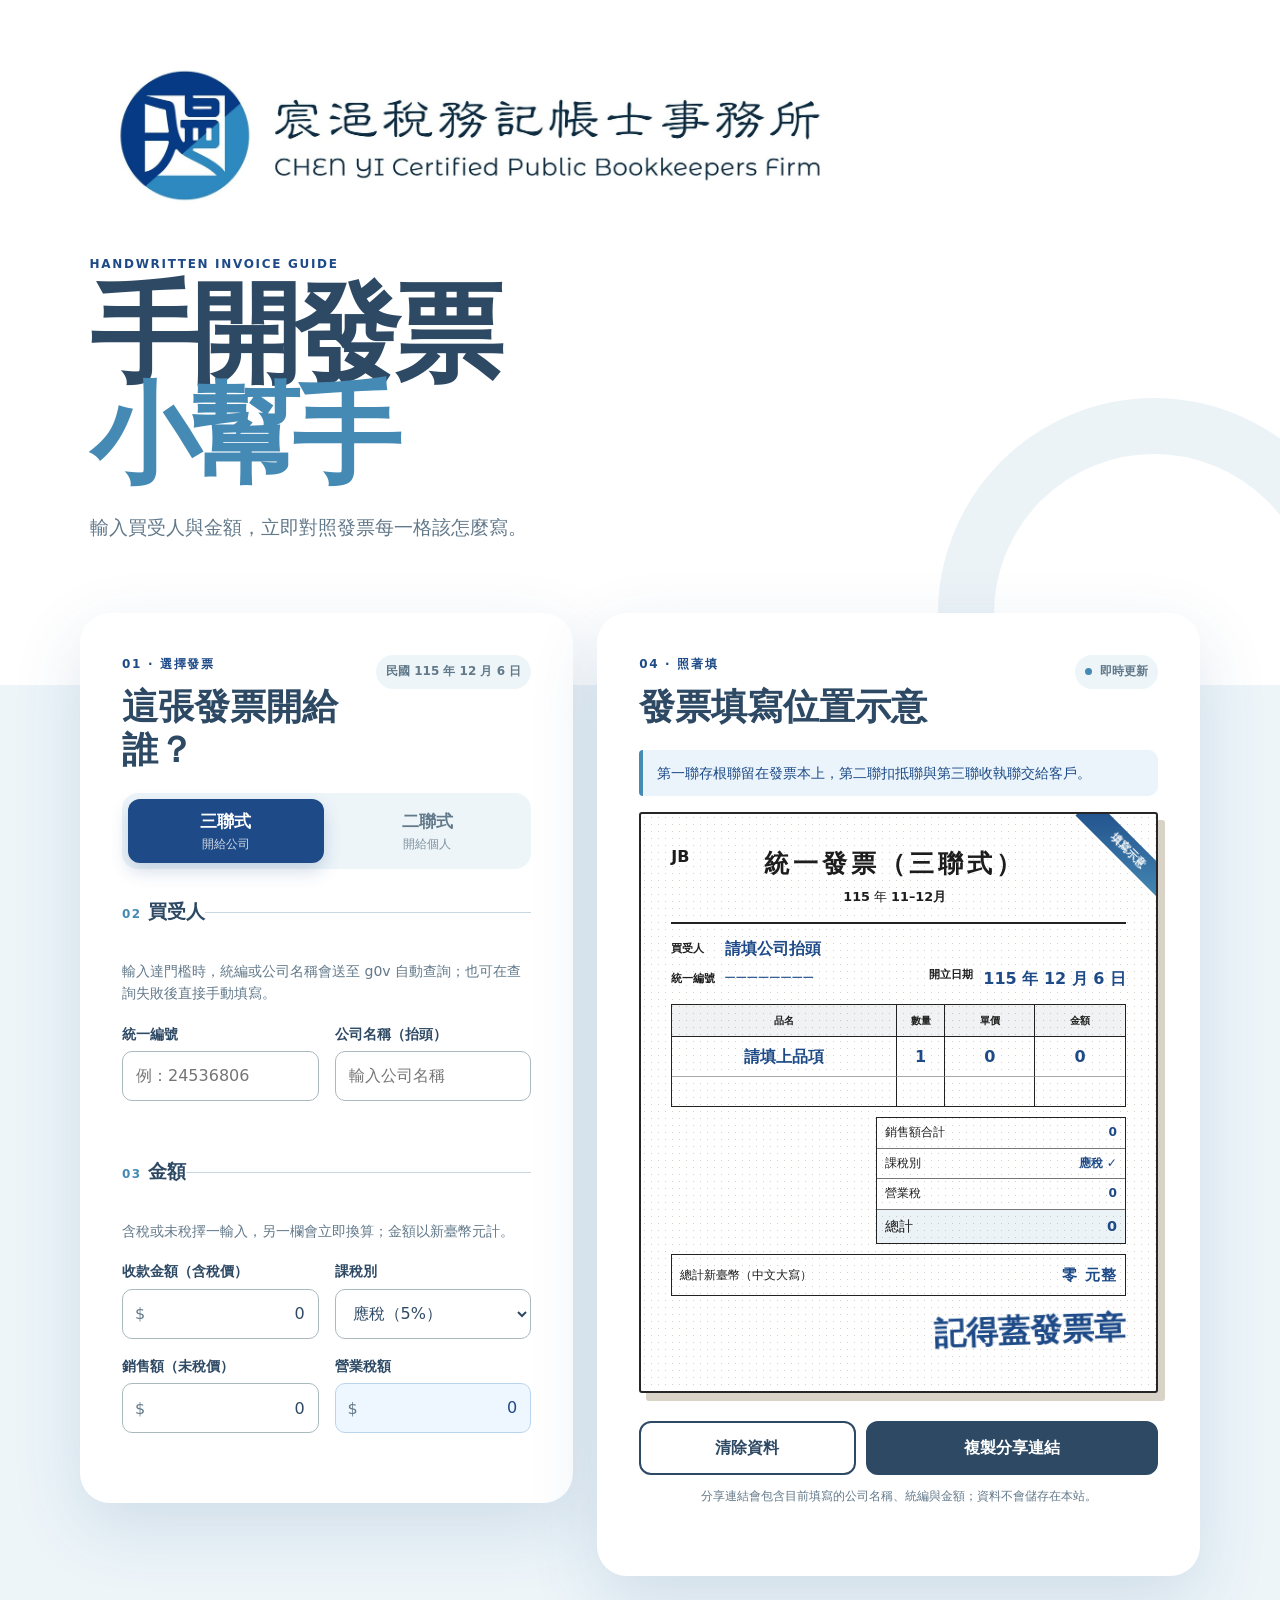
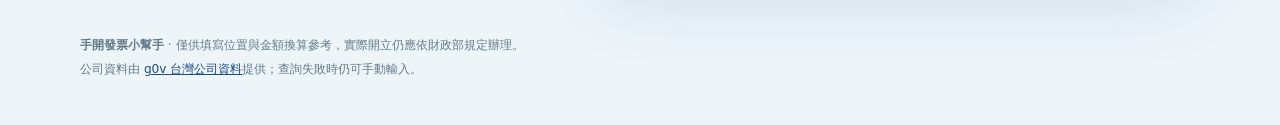
==== index.html @ 08440812 "Build handwritten invoice helper" ====
<!doctype html>
<html lang="zh-Hant">
  <head>
    <meta charset="utf-8">
    <meta name="viewport" content="width=device-width, initial-scale=1">
    <meta name="description" content="三聯式、二聯式手開發票填寫示意與營業稅換算工具。">
    <meta name="theme-color" content="#1e4b88">
    <meta name="referrer" content="no-referrer">
    <meta http-equiv="Content-Security-Policy" content="default-src 'self'; connect-src 'self' https://company.g0v.ronny.tw; img-src 'self' data:; style-src 'self'; script-src 'self'; object-src 'none'; base-uri 'none'; form-action 'none'">
    <title>手開發票小幫手</title>
    <link rel="stylesheet" href="./styles.css">
    <script type="module" src="./app.mjs"></script>
  </head>
  <body>
    <a class="skip-link" href="#helper-form">跳到填寫區</a>
    <header class="hero">
      <img class="hero__logo" src="./chen-yi-logo.jpg" width="1600" height="369" alt="宸逸稅務記帳士事務所 Chen Yi Certified Public Bookkeepers Firm">
      <p class="eyebrow">HANDWRITTEN INVOICE GUIDE</p>
      <h1>手開發票<br><span>小幫手</span></h1>
      <p class="hero__intro">輸入買受人與金額，立即對照發票每一格該怎麼寫。</p>
    </header>

    <main>
      <section class="workspace" aria-labelledby="form-title">
        <div class="workspace__heading">
          <div>
            <p class="step">01 · 選擇發票</p>
            <h2 id="form-title">這張發票開給誰？</h2>
          </div>
          <p class="date-chip" id="today-chip">載入日期中</p>
        </div>

        <div class="invoice-tabs" role="group" aria-label="發票類型">
          <button type="button" data-type="three" aria-pressed="true">
            <strong>三聯式</strong><span>開給公司</span>
          </button>
          <button type="button" data-type="two" aria-pressed="false">
            <strong>二聯式</strong><span>開給個人</span>
          </button>
        </div>

        <form id="helper-form" novalidate>
          <fieldset id="buyer-panel">
            <legend><span>02</span> 買受人</legend>
            <p class="section-help">輸入達門檻時，統編或公司名稱會送至 g0v 自動查詢；也可在查詢失敗後直接手動填寫。</p>
            <div class="form-grid">
              <div class="field">
                <label for="company-vat">統一編號</label>
                <input id="company-vat" name="vat" type="text" inputmode="numeric" maxlength="8" autocomplete="off" placeholder="例：24536806">
              </div>
              <div class="field field--suggestions">
                <label for="company-name">公司名稱（抬頭）</label>
                <input id="company-name" name="name" type="text" maxlength="120" autocomplete="off" placeholder="輸入公司名稱">
                <div id="company-suggestions" class="suggestions" hidden></div>
              </div>
            </div>
            <p id="lookup-status" class="status" role="status" aria-live="polite"></p>
          </fieldset>

          <fieldset>
            <legend><span>03</span> 金額</legend>
            <p class="section-help">含稅或未稅擇一輸入，另一欄會立即換算；金額以新臺幣元計。</p>
            <div class="amount-grid">
              <div class="field field--money">
                <label for="gross-amount">收款金額（含稅價）</label>
                <span class="money-prefix" aria-hidden="true">$</span>
                <input id="gross-amount" name="gross" type="text" inputmode="numeric" value="0" aria-describedby="amount-error">
              </div>
              <div class="field">
                <label for="tax-type">課稅別</label>
                <select id="tax-type" name="tax">
                  <option value="tax">應稅（5%）</option>
                  <option value="zero">零稅率（0%）</option>
                  <option value="free">免稅</option>
                </select>
              </div>
              <div class="field field--money">
                <label for="net-amount">銷售額（未稅價）</label>
                <span class="money-prefix" aria-hidden="true">$</span>
                <input id="net-amount" name="net" type="text" inputmode="numeric" value="0" aria-describedby="amount-error">
              </div>
              <div class="field field--money field--readonly">
                <label for="tax-amount">營業稅額</label>
                <span class="money-prefix" aria-hidden="true">$</span>
                <output id="tax-amount" for="gross-amount net-amount">0</output>
              </div>
            </div>
            <p id="amount-error" class="error" role="alert"></p>
          </fieldset>
        </form>
      </section>

      <section class="preview" aria-labelledby="preview-title">
        <div class="preview__heading">
          <div>
            <p class="step">04 · 照著填</p>
            <h2 id="preview-title">發票填寫位置示意</h2>
          </div>
          <span class="live-badge"><i></i> 即時更新</span>
        </div>

        <p id="invoice-note" class="invoice-note">第一聯存根聯留在發票本上，第二、三聯交給客戶。</p>

        <div class="invoice-sheet" id="invoice-sheet" aria-label="三聯式發票填寫示意">
          <div class="invoice-sheet__topline">
            <span class="invoice-code">JB</span>
            <strong id="invoice-heading">統一發票（三聯式）</strong>
            <span class="invoice-period"><b id="period-year">—</b> 年 <b id="period-range">—</b></span>
          </div>

          <div class="invoice-meta">
            <div id="buyer-preview">
              <span class="print-label">買受人</span>
              <strong class="ink" id="preview-name">請填公司抬頭</strong>
              <span class="print-label">統一編號</span>
              <span class="vat-boxes" id="preview-vat" aria-label="發票上的統一編號">────────</span>
            </div>
            <div class="invoice-date">
              <span class="print-label">開立日期</span>
              <strong class="ink"><span id="date-year">—</span> 年 <span id="date-month">—</span> 月 <span id="date-day">—</span> 日</strong>
            </div>
          </div>

          <div class="invoice-table" role="table" aria-label="發票品項與金額示意">
            <div class="invoice-row invoice-row--head" role="row">
              <span role="columnheader">品名</span><span role="columnheader">數量</span><span role="columnheader">單價</span><span role="columnheader">金額</span>
            </div>
            <div class="invoice-row" role="row">
              <strong class="ink" role="cell">請填上品項</strong><strong class="ink" role="cell">1</strong><strong class="ink" id="preview-unit" role="cell">0</strong><strong class="ink" id="preview-line-total" role="cell">0</strong>
            </div>
            <div class="invoice-row invoice-row--blank" aria-hidden="true"><span></span><span></span><span></span><span></span></div>
          </div>

          <div class="invoice-totals">
            <div class="invoice-total--three-only"><span>銷售額合計</span><strong class="ink" id="preview-net">0</strong></div>
            <div><span>課稅別</span><strong class="ink" id="preview-tax-type">應稅 ✓</strong></div>
            <div class="invoice-total--three-only"><span>營業稅</span><strong class="ink" id="preview-tax">0</strong></div>
            <div class="invoice-grand-total"><span>總計</span><strong class="ink" id="preview-gross">0</strong></div>
          </div>

          <div class="invoice-words">
            <span>總計新臺幣（中文大寫）</span>
            <strong class="ink"><span id="preview-chinese">零</span> 元整</strong>
          </div>
          <p class="stamp-note">記得蓋發票章</p>
        </div>

        <div class="actions">
          <button type="button" class="button button--secondary" id="clear-button">清除資料</button>
          <button type="button" class="button button--primary" id="share-button">複製分享連結</button>
        </div>
        <p class="share-note">分享連結會包含目前填寫的公司名稱、統編與金額；資料不會儲存在本站。</p>
        <p id="action-status" class="status status--center" role="status" aria-live="polite"></p>
      </section>
    </main>

    <footer>
      <p><strong>手開發票小幫手</strong> · 僅供填寫位置與金額換算參考，實際開立仍應依財政部規定辦理。</p>
      <p>公司資料由 <a href="https://company.g0v.ronny.tw/" target="_blank" rel="noopener noreferrer">g0v 台灣公司資料</a>提供；查詢失敗時仍可手動輸入。</p>
    </footer>
  </body>
</html>
---- styles.css ----
:root {
  --ink: #2d4964;
  --paper: #ffffff;
  --canvas: #edf5f9;
  --accent: #458ab4;
  --blue: #1e4b88;
  --muted: #62798a;
  --line: #c6d7e2;
  --shadow: 0 24px 70px rgb(30 75 136 / 14%);
}

* { box-sizing: border-box; }

html { scroll-behavior: smooth; }

body {
  margin: 0;
  color: var(--ink);
  background: var(--canvas);
  font-family: system-ui, -apple-system, BlinkMacSystemFont, "Noto Sans TC", "PingFang TC", sans-serif;
  line-height: 1.6;
}

button, input, select { font: inherit; }

button, select { cursor: pointer; }

button:focus-visible, input:focus-visible, select:focus-visible, a:focus-visible {
  outline: 3px solid var(--blue);
  outline-offset: 3px;
}

.skip-link {
  position: fixed;
  top: 8px;
  left: 8px;
  z-index: 10;
  padding: 8px 12px;
  color: white;
  background: var(--ink);
  transform: translateY(-150%);
}

.skip-link:focus { transform: none; }

.hero {
  position: relative;
  overflow: hidden;
  padding: 36px 24px 120px;
  color: var(--ink);
  background: white;
}

.hero::after {
  content: "";
  position: absolute;
  right: -90px;
  bottom: -145px;
  width: 320px;
  aspect-ratio: 1;
  border: 56px solid rgb(69 138 180 / 10%);
  border-radius: 50%;
}

.hero__logo {
  display: block;
  width: min(100%, 760px);
  height: auto;
  margin-bottom: 32px;
}

.eyebrow, .step {
  margin: 0 0 10px;
  color: var(--blue);
  font-size: .75rem;
  font-weight: 800;
  letter-spacing: .14em;
}

.hero h1 {
  max-width: 460px;
  margin: 0;
  font-size: clamp(3.2rem, 14vw, 6.8rem);
  line-height: .92;
  letter-spacing: -.07em;
}

.hero h1 span { color: var(--accent); }

.hero__intro {
  max-width: 440px;
  margin: 28px 0 0;
  color: var(--muted);
  font-size: 1.05rem;
}

main {
  width: min(1120px, calc(100% - 24px));
  margin: -72px auto 0;
  position: relative;
}

.workspace, .preview {
  padding: 28px 20px;
  background: white;
  border-radius: 24px;
  box-shadow: var(--shadow);
}

.preview { margin-top: 20px; }

.workspace__heading, .preview__heading {
  display: flex;
  align-items: flex-start;
  justify-content: space-between;
  gap: 16px;
  margin-bottom: 22px;
}

h2 { margin: 0; font-size: clamp(1.5rem, 6vw, 2.25rem); line-height: 1.2; }

.date-chip, .live-badge {
  flex: 0 0 auto;
  margin: 0;
  padding: 7px 10px;
  color: var(--muted);
  background: var(--canvas);
  border-radius: 999px;
  font-size: .75rem;
  font-weight: 700;
}

.live-badge i {
  display: inline-block;
  width: 7px;
  height: 7px;
  margin-right: 4px;
  background: var(--accent);
  border-radius: 50%;
}

.invoice-tabs {
  display: grid;
  grid-template-columns: 1fr 1fr;
  gap: 6px;
  padding: 6px;
  background: var(--canvas);
  border-radius: 16px;
}

.invoice-tabs button {
  min-height: 60px;
  padding: 9px;
  color: var(--muted);
  background: transparent;
  border: 0;
  border-radius: 12px;
}

.invoice-tabs button[aria-pressed="true"] {
  color: white;
  background: var(--blue);
  box-shadow: 0 8px 18px rgb(30 75 136 / 20%);
}

.invoice-tabs strong, .invoice-tabs span { display: block; }
.invoice-tabs strong { font-size: 1.05rem; }
.invoice-tabs span { font-size: .75rem; opacity: .8; }

fieldset {
  min-width: 0;
  margin: 28px 0 0;
  padding: 26px 0 0;
  border: 0;
  border-top: 1px solid var(--line);
}

fieldset[hidden] { display: none; }

legend {
  padding: 0;
  font-size: 1.2rem;
  font-weight: 850;
}

legend span { color: var(--accent); font-size: .75rem; letter-spacing: .12em; }

.section-help { margin: 6px 0 18px; color: var(--muted); font-size: .88rem; }
.form-grid, .amount-grid { display: grid; gap: 16px; }

.field { position: relative; min-width: 0; }

.field label {
  display: block;
  margin-bottom: 6px;
  font-size: .88rem;
  font-weight: 750;
}

.field input, .field select, .field output {
  width: 100%;
  min-height: 50px;
  padding: 11px 13px;
  color: var(--ink);
  background: white;
  border: 1px solid #aab9bd;
  border-radius: 10px;
}

.field input:hover, .field select:hover { border-color: var(--ink); }
.field input:invalid, .field input[aria-invalid="true"] { border-color: #c73e28; }
.field--money input, .field--money output { padding-left: 34px; font-variant-numeric: tabular-nums; text-align: right; }
.field--readonly output { display: block; color: var(--blue); background: #eef7ff; border-color: #b8d5ed; }
.money-prefix { position: absolute; left: 13px; bottom: 12px; z-index: 1; color: var(--muted); }

.suggestions {
  position: absolute;
  z-index: 5;
  top: calc(100% + 6px);
  width: 100%;
  overflow: hidden;
  background: white;
  border: 1px solid var(--line);
  border-radius: 12px;
  box-shadow: 0 16px 32px rgb(30 75 136 / 14%);
}

.suggestions button {
  display: block;
  width: 100%;
  min-height: 44px;
  padding: 10px 12px;
  color: var(--ink);
  text-align: left;
  background: white;
  border: 0;
  border-bottom: 1px solid var(--line);
}

.suggestions button:last-child { border-bottom: 0; }
.suggestions button:hover, .suggestions button:focus-visible { background: var(--canvas); }
.suggestions small { display: block; color: var(--muted); }

.status, .error { min-height: 1.5em; margin: 8px 0 0; font-size: .83rem; }
.status { color: var(--blue); }
.error { color: #b42318; }

.invoice-note {
  margin: 0 0 16px;
  padding: 12px 14px;
  color: var(--blue);
  background: #eaf4fa;
  border-left: 4px solid var(--accent);
  border-radius: 4px 10px 10px 4px;
  font-size: .86rem;
}

.invoice-sheet {
  position: relative;
  overflow: hidden;
  padding: 18px;
  color: #1d1d1d;
  background-color: var(--paper);
  background-image: radial-gradient(#d6d1c7 .7px, transparent .7px);
  background-size: 7px 7px;
  border: 2px solid #262626;
  border-radius: 3px;
  box-shadow: 7px 8px 0 #d8d2c7;
}

.invoice-sheet::before {
  content: "填寫示意";
  position: absolute;
  right: -34px;
  top: 24px;
  padding: 4px 40px;
  color: white;
  background: linear-gradient(135deg, var(--blue), var(--accent));
  font-size: .68rem;
  font-weight: 800;
  transform: rotate(45deg);
}

.invoice-sheet__topline {
  display: grid;
  grid-template-columns: auto 1fr;
  gap: 4px 12px;
  align-items: center;
  padding-right: 38px;
  text-align: center;
}

.invoice-sheet__topline > strong { font-size: clamp(1rem, 4.5vw, 1.55rem); letter-spacing: .16em; }
.invoice-code { grid-row: 1 / 3; align-self: start; font-weight: 800; }
.invoice-period { grid-column: 2; font-size: .8rem; }

.invoice-meta {
  display: grid;
  gap: 12px;
  margin-top: 14px;
  padding: 12px 0;
  border-top: 2px solid #222;
  border-bottom: 1px solid #222;
}

#buyer-preview { display: grid; grid-template-columns: auto 1fr; gap: 5px 10px; align-items: center; }
#buyer-preview[hidden] { display: none; }
.invoice-date { display: flex; flex-wrap: wrap; gap: 6px 10px; }
.print-label { font-size: .7rem; font-weight: 700; }
.ink { color: var(--blue); font-weight: 800; }
.vat-boxes { color: var(--blue); font-family: ui-monospace, SFMono-Regular, Menlo, monospace; font-weight: 800; letter-spacing: .1em; overflow-wrap: anywhere; }

.invoice-table { border: 1px solid #222; border-top: 0; }
.invoice-row { display: grid; grid-template-columns: minmax(0, 3fr) minmax(35px, .65fr) minmax(0, 1.2fr) minmax(0, 1.2fr); }
.invoice-row > * { min-width: 0; padding: 7px 4px; border-right: 1px solid #222; text-align: center; overflow-wrap: anywhere; }
.invoice-row > *:last-child { border-right: 0; }
.invoice-row--head { background: rgb(20 33 61 / 6%); border-bottom: 1px solid #222; font-size: .65rem; font-weight: 750; }
.invoice-row--blank span { min-height: 30px; border-top: 1px solid #aaa; }

.invoice-totals { margin-top: 10px; border: 1px solid #222; }
.invoice-totals > div { display: flex; justify-content: space-between; gap: 12px; padding: 5px 8px; border-bottom: 1px solid #777; font-size: .76rem; }
.invoice-totals > div:last-child { border-bottom: 0; }
.invoice-grand-total { background: rgb(69 138 180 / 10%); font-size: .9rem !important; }
.invoice-sheet--two .invoice-total--three-only { display: none; }

.invoice-words { display: flex; flex-direction: column; gap: 4px; margin-top: 10px; padding: 8px; border: 1px solid #222; font-size: .72rem; }
.invoice-words strong { font-size: .95rem; letter-spacing: .08em; overflow-wrap: anywhere; }
.stamp-note { margin: 14px 0 0; color: var(--blue); font-size: clamp(1.25rem, 7vw, 2rem); font-weight: 900; text-align: right; transform: rotate(-2deg); }

.actions { display: grid; gap: 10px; margin-top: 28px; }
.button { min-height: 52px; padding: 12px 18px; border: 2px solid var(--ink); border-radius: 12px; font-weight: 800; }
.button--primary { color: white; background: var(--ink); }
.button--primary:hover { background: var(--blue); }
.button--secondary { color: var(--ink); background: white; }
.button--secondary:hover { background: var(--canvas); }
.share-note { margin: 12px 0 0; color: var(--muted); font-size: .76rem; text-align: center; }
.status--center { text-align: center; }

footer {
  width: min(1120px, calc(100% - 40px));
  margin: 28px auto 0;
  padding: 28px 0 42px;
  color: var(--muted);
  font-size: .76rem;
}

footer p { margin: 4px 0; }
footer a { color: var(--blue); }

@media (min-width: 720px) {
  .hero { padding: 48px max(7vw, 48px) 142px; }
  .hero__intro { font-size: 1.2rem; }
  .workspace, .preview { padding: 42px; border-radius: 30px; }
  .form-grid { grid-template-columns: 1fr 1fr; }
  .amount-grid { grid-template-columns: repeat(2, 1fr); }
  .invoice-meta { grid-template-columns: 1fr auto; align-items: end; }
  .invoice-sheet { padding: 30px; }
  .invoice-totals { width: 55%; margin-left: auto; }
  .invoice-words { flex-direction: row; justify-content: space-between; align-items: center; }
  .actions { grid-template-columns: 1fr 1.35fr; }
}

@media (min-width: 980px) {
  main { display: grid; grid-template-columns: minmax(0, .9fr) minmax(0, 1.1fr); gap: 24px; align-items: start; }
  .preview { margin-top: 0; position: sticky; top: 16px; }
  .amount-grid { grid-template-columns: 1fr 1fr; }
}

@media (prefers-reduced-motion: reduce) {
  *, *::before, *::after { scroll-behavior: auto !important; transition: none !important; }
}
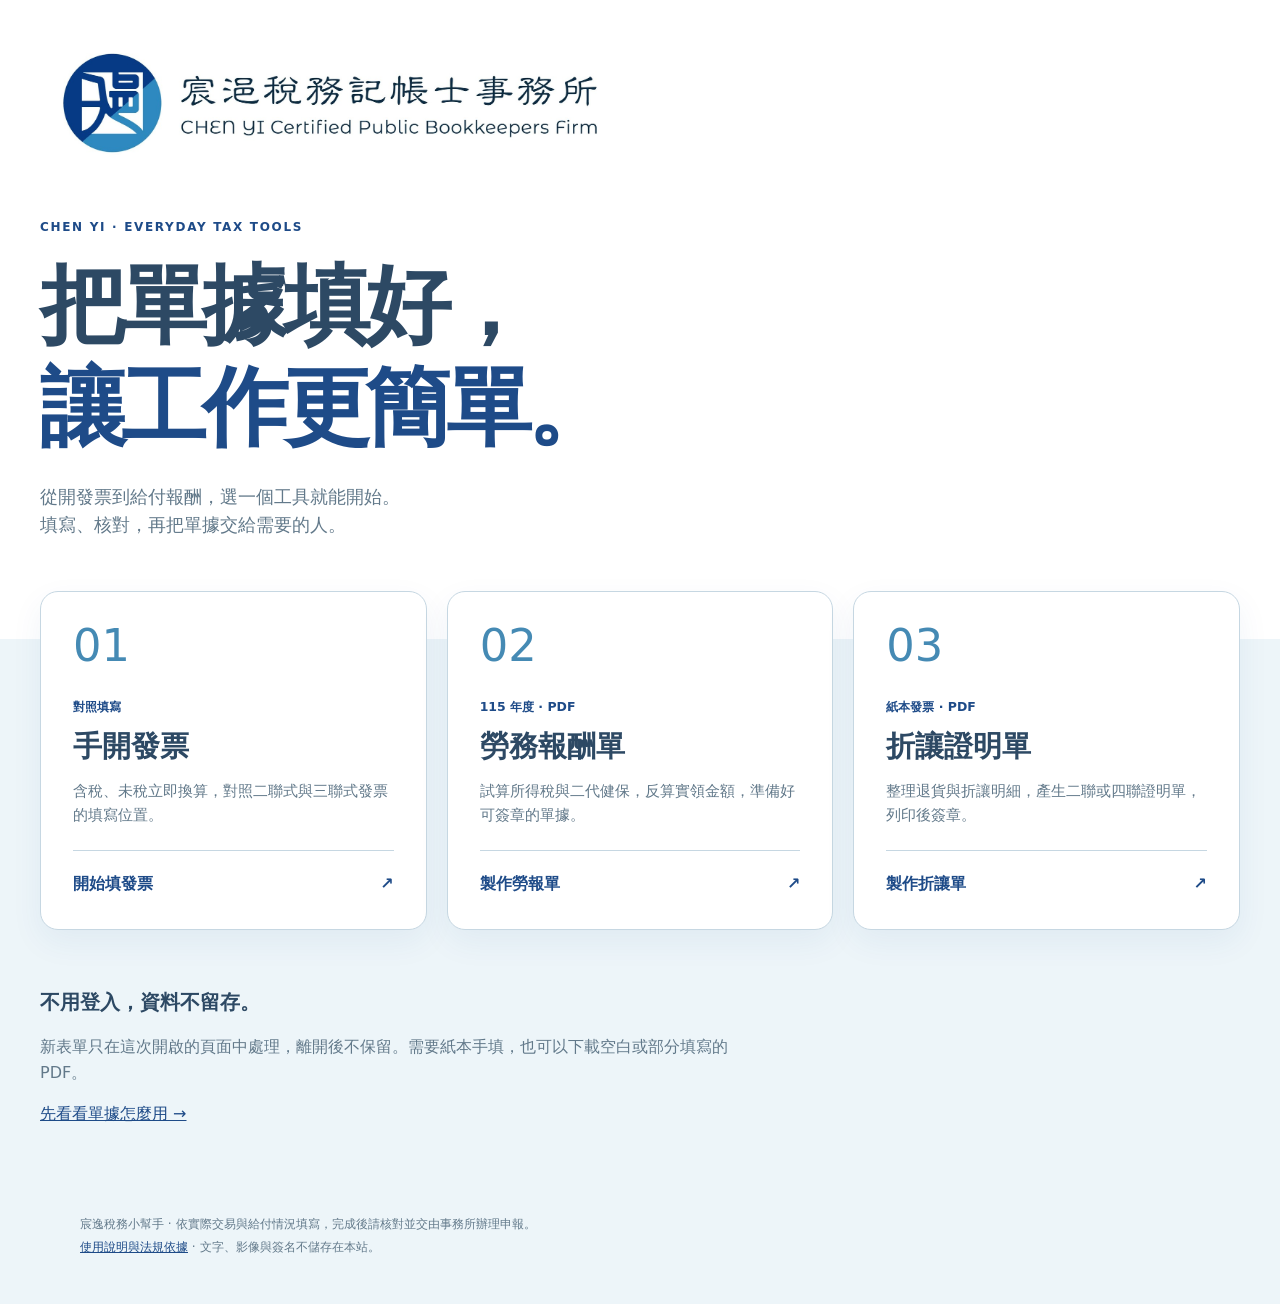
==== commit d230494e: "Add labor and allowance tools with shared PDF export" ====
--- a/index.html
+++ b/index.html
@@ -1,162 +1,70 @@
 <!doctype html>
 <html lang="zh-Hant">
-  <head>
-    <meta charset="utf-8">
-    <meta name="viewport" content="width=device-width, initial-scale=1">
-    <meta name="description" content="三聯式、二聯式手開發票填寫示意與營業稅換算工具。">
-    <meta name="theme-color" content="#1e4b88">
-    <meta name="referrer" content="no-referrer">
-    <meta http-equiv="Content-Security-Policy" content="default-src 'self'; connect-src 'self' https://company.g0v.ronny.tw; img-src 'self' data:; style-src 'self'; script-src 'self'; object-src 'none'; base-uri 'none'; form-action 'none'">
-    <title>手開發票小幫手</title>
-    <link rel="stylesheet" href="./styles.css">
-    <script type="module" src="./app.mjs"></script>
-  </head>
-  <body>
-    <a class="skip-link" href="#helper-form">跳到填寫區</a>
-    <header class="hero">
-      <img class="hero__logo" src="./chen-yi-logo.jpg" width="1600" height="369" alt="宸逸稅務記帳士事務所 Chen Yi Certified Public Bookkeepers Firm">
-      <p class="eyebrow">HANDWRITTEN INVOICE GUIDE</p>
-      <h1>手開發票<br><span>小幫手</span></h1>
-      <p class="hero__intro">輸入買受人與金額，立即對照發票每一格該怎麼寫。</p>
-    </header>
-
-    <main>
-      <section class="workspace" aria-labelledby="form-title">
-        <div class="workspace__heading">
-          <div>
-            <p class="step">01 · 選擇發票</p>
-            <h2 id="form-title">這張發票開給誰？</h2>
-          </div>
-          <p class="date-chip" id="today-chip">載入日期中</p>
-        </div>
-
-        <div class="invoice-tabs" role="group" aria-label="發票類型">
-          <button type="button" data-type="three" aria-pressed="true">
-            <strong>三聯式</strong><span>開給公司</span>
-          </button>
-          <button type="button" data-type="two" aria-pressed="false">
-            <strong>二聯式</strong><span>開給個人</span>
-          </button>
-        </div>
-
-        <form id="helper-form" novalidate>
-          <fieldset id="buyer-panel">
-            <legend><span>02</span> 買受人</legend>
-            <p class="section-help">輸入達門檻時，統編或公司名稱會送至 g0v 自動查詢；也可在查詢失敗後直接手動填寫。</p>
-            <div class="form-grid">
-              <div class="field">
-                <label for="company-vat">統一編號</label>
-                <input id="company-vat" name="vat" type="text" inputmode="numeric" maxlength="8" autocomplete="off" placeholder="例：24536806">
-              </div>
-              <div class="field field--suggestions">
-                <label for="company-name">公司名稱（抬頭）</label>
-                <input id="company-name" name="name" type="text" maxlength="120" autocomplete="off" placeholder="輸入公司名稱">
-                <div id="company-suggestions" class="suggestions" hidden></div>
-              </div>
-            </div>
-            <p id="lookup-status" class="status" role="status" aria-live="polite"></p>
-          </fieldset>
-
-          <fieldset>
-            <legend><span>03</span> 金額</legend>
-            <p class="section-help">含稅或未稅擇一輸入，另一欄會立即換算；金額以新臺幣元計。</p>
-            <div class="amount-grid">
-              <div class="field field--money">
-                <label for="gross-amount">收款金額（含稅價）</label>
-                <span class="money-prefix" aria-hidden="true">$</span>
-                <input id="gross-amount" name="gross" type="text" inputmode="numeric" value="0" aria-describedby="amount-error">
-              </div>
-              <div class="field">
-                <label for="tax-type">課稅別</label>
-                <select id="tax-type" name="tax">
-                  <option value="tax">應稅（5%）</option>
-                  <option value="zero">零稅率（0%）</option>
-                  <option value="free">免稅</option>
-                </select>
-              </div>
-              <div class="field field--money">
-                <label for="net-amount">銷售額（未稅價）</label>
-                <span class="money-prefix" aria-hidden="true">$</span>
-                <input id="net-amount" name="net" type="text" inputmode="numeric" value="0" aria-describedby="amount-error">
-              </div>
-              <div class="field field--money field--readonly">
-                <label for="tax-amount">營業稅額</label>
-                <span class="money-prefix" aria-hidden="true">$</span>
-                <output id="tax-amount" for="gross-amount net-amount">0</output>
-              </div>
-            </div>
-            <p id="amount-error" class="error" role="alert"></p>
-          </fieldset>
-        </form>
-      </section>
-
-      <section class="preview" aria-labelledby="preview-title">
-        <div class="preview__heading">
-          <div>
-            <p class="step">04 · 照著填</p>
-            <h2 id="preview-title">發票填寫位置示意</h2>
-          </div>
-          <span class="live-badge"><i></i> 即時更新</span>
-        </div>
-
-        <p id="invoice-note" class="invoice-note">第一聯存根聯留在發票本上，第二、三聯交給客戶。</p>
-
-        <div class="invoice-sheet" id="invoice-sheet" aria-label="三聯式發票填寫示意">
-          <div class="invoice-sheet__topline">
-            <span class="invoice-code">JB</span>
-            <strong id="invoice-heading">統一發票（三聯式）</strong>
-            <span class="invoice-period"><b id="period-year">—</b> 年 <b id="period-range">—</b></span>
-          </div>
-
-          <div class="invoice-meta">
-            <div id="buyer-preview">
-              <span class="print-label">買受人</span>
-              <strong class="ink" id="preview-name">請填公司抬頭</strong>
-              <span class="print-label">統一編號</span>
-              <span class="vat-boxes" id="preview-vat" aria-label="發票上的統一編號">────────</span>
-            </div>
-            <div class="invoice-date">
-              <span class="print-label">開立日期</span>
-              <strong class="ink"><span id="date-year">—</span> 年 <span id="date-month">—</span> 月 <span id="date-day">—</span> 日</strong>
-            </div>
-          </div>
-
-          <div class="invoice-table" role="table" aria-label="發票品項與金額示意">
-            <div class="invoice-row invoice-row--head" role="row">
-              <span role="columnheader">品名</span><span role="columnheader">數量</span><span role="columnheader">單價</span><span role="columnheader">金額</span>
-            </div>
-            <div class="invoice-row" role="row">
-              <strong class="ink" role="cell">請填上品項</strong><strong class="ink" role="cell">1</strong><strong class="ink" id="preview-unit" role="cell">0</strong><strong class="ink" id="preview-line-total" role="cell">0</strong>
-            </div>
-            <div class="invoice-row invoice-row--blank" aria-hidden="true"><span></span><span></span><span></span><span></span></div>
-          </div>
-
-          <div class="invoice-totals">
-            <div class="invoice-total--three-only"><span>銷售額合計</span><strong class="ink" id="preview-net">0</strong></div>
-            <div><span>課稅別</span><strong class="ink" id="preview-tax-type">應稅 ✓</strong></div>
-            <div class="invoice-total--three-only"><span>營業稅</span><strong class="ink" id="preview-tax">0</strong></div>
-            <div class="invoice-grand-total"><span>總計</span><strong class="ink" id="preview-gross">0</strong></div>
-          </div>
-
-          <div class="invoice-words">
-            <span>總計新臺幣（中文大寫）</span>
-            <strong class="ink"><span id="preview-chinese">零</span> 元整</strong>
-          </div>
-          <p class="stamp-note">記得蓋發票章</p>
-        </div>
-
-        <div class="actions">
-          <button type="button" class="button button--secondary" id="clear-button">清除資料</button>
-          <button type="button" class="button button--primary" id="share-button">複製分享連結</button>
-        </div>
-        <p class="share-note">分享連結會包含目前填寫的公司名稱、統編與金額；資料不會儲存在本站。</p>
-        <p id="action-status" class="status status--center" role="status" aria-live="polite"></p>
-      </section>
-    </main>
-
-    <footer>
-      <p><strong>手開發票小幫手</strong> · 僅供填寫位置與金額換算參考，實際開立仍應依財政部規定辦理。</p>
-      <p>公司資料由 <a href="https://company.g0v.ronny.tw/" target="_blank" rel="noopener noreferrer">g0v 台灣公司資料</a>提供；查詢失敗時仍可手動輸入。</p>
-    </footer>
-  </body>
-</html>
+<head>
+<meta charset="utf-8">
+<meta name="viewport" content="width=device-width,initial-scale=1">
+<meta name="theme-color" content="#1e4b88">
+<meta name="referrer" content="no-referrer">
+<meta http-equiv="Content-Security-Policy" content="default-src 'self'; connect-src 'self' https://company.g0v.ronny.tw; img-src 'self' data: blob:; style-src 'self'; script-src 'self'; object-src 'none'; base-uri 'none'; form-action 'none'">
+<link rel="stylesheet" href="./styles.css">
+<link rel="stylesheet" href="./tools.css">
+<title>宸逸稅務小幫手｜手開發票・勞報單・折讓單</title>
+<meta name="description" content="宸逸稅務小幫手：手開發票填寫示意、115年勞報單試算與紙本折讓單PDF。">
+<script type="module" src="./home.mjs">
+</script>
+</head>
+<body class="home-page">
+<a class="skip-link" href="#tools">跳到工具選擇</a>
+<header class="home-header">
+<a href="./index.html" aria-label="宸逸稅務小幫手首頁">
+<img class="brand-logo" src="./chen-yi-logo.jpg" width="1600" height="369" alt="宸逸稅務記帳士事務所">
+</a>
+<p class="eyebrow">CHEN YI · EVERYDAY TAX TOOLS</p>
+<h1>把單據填好，<br>
+<span>讓工作更簡單。</span>
+</h1>
+<p class="home-intro">從開發票到給付報酬，選一個工具就能開始。<br>填寫、核對，再把單據交給需要的人。</p>
+</header>
+<main class="home-main" id="tools">
+<div class="tool-cards">
+<a class="tool-card" href="./invoice.html">
+<span class="card-number">01</span>
+<span class="card-tag">對照填寫</span>
+<h2>手開發票</h2>
+<p>含稅、未稅立即換算，對照二聯式與三聯式發票的填寫位置。</p>
+<span class="card-action">開始填發票 <span aria-hidden="true">↗</span>
+</span>
+</a>
+<a class="tool-card" href="./labor.html">
+<span class="card-number">02</span>
+<span class="card-tag">115 年度 · PDF</span>
+<h2>勞務報酬單</h2>
+<p>試算所得稅與二代健保，反算實領金額，準備好可簽章的單據。</p>
+<span class="card-action">製作勞報單 <span aria-hidden="true">↗</span>
+</span>
+</a>
+<a class="tool-card" href="./allowance.html">
+<span class="card-number">03</span>
+<span class="card-tag">紙本發票 · PDF</span>
+<h2>折讓證明單</h2>
+<p>整理退貨與折讓明細，產生二聯或四聯證明單，列印後簽章。</p>
+<span class="card-action">製作折讓單 <span aria-hidden="true">↗</span>
+</span>
+</a>
+</div>
+<aside class="home-note">
+<strong>不用登入，資料不留存。</strong>
+<p>新表單只在這次開啟的頁面中處理，離開後不保留。需要紙本手填，也可以下載空白或部分填寫的 PDF。</p>
+<a href="./guide.html">先看看單據怎麼用 →</a>
+</aside>
+<noscript>
+<p class="notice">請啟用 JavaScript 使用試算及 PDF 功能。下方使用說明仍可閱讀。</p>
+</noscript>
+</main>
+<footer>
+<p>宸逸稅務小幫手 · 依實際交易與給付情況填寫，完成後請核對並交由事務所辦理申報。</p>
+<p>
+<a href="./guide.html">使用說明與法規依據</a> · 文字、影像與簽名不儲存在本站。</p>
+</footer>
+</body>
+</html>
--- a/tools.css
+++ b/tools.css
@@ -0,0 +1,98 @@
+.brand-logo { display:block; width:min(100%, 580px); height:auto; }
+.tool-header { padding:28px max(24px, calc((100vw - 1280px)/2)); background:var(--paper); }
+.tool-header h1 { margin:24px 0 8px; font-size:clamp(2rem, 5vw, 3.25rem); letter-spacing:-.04em; line-height:1.25; }
+.tool-header > p:last-child { color:var(--muted); margin:8px 0; }
+.tool-header .eyebrow { margin-top:28px; }
+.tool-nav { display:flex; gap:4px; flex-wrap:wrap; padding:12px 24px; background:white; border-bottom:1px solid var(--line); }
+.tool-header .tool-nav { margin-top:18px; padding:8px 0; }
+.tool-nav a { display:inline-flex; min-height:44px; align-items:center; padding:8px 14px; border-radius:8px; color:var(--blue); text-decoration:none; font-size:.9rem; font-weight:700; }
+.tool-nav a:hover, .tool-nav a[aria-current="page"] { background:var(--canvas); }
+.tool-main { display:block; width:min(1280px, calc(100% - 40px)); margin:32px auto 0; }
+.tool-grid { display:grid; grid-template-columns:minmax(0, 1fr) minmax(0, 1fr); gap:24px; align-items:start; }
+.tool-grid > .workspace, .tool-grid > .preview { min-width:0; padding:28px; margin:0; border-radius:18px; }
+.tool-grid > .preview { position:sticky; top:16px; }
+.tool-grid h2 { font-size:1.5rem; }
+.tool-grid fieldset { margin-top:24px; padding-top:20px; }
+.tool-grid fieldset:first-child { margin-top:0; }
+.tool-grid legend { font-size:1.05rem; }
+.field-grid, .attachment-grid { display:grid; grid-template-columns:repeat(2,minmax(0,1fr)); gap:14px; }
+.full, .field--full { grid-column:1/-1; }
+.field textarea { font:inherit; width:100%; min-height:90px; resize:vertical; padding:11px 13px; border:1px solid #aab9bd; border-radius:10px; color:var(--ink); }
+.field textarea:focus-visible, summary:focus-visible, canvas:focus-visible { outline:3px solid var(--blue); outline-offset:3px; }
+.field input[type="file"] { font-size:.8rem; padding:10px; }
+.check-label { display:flex; align-items:flex-start; gap:10px; padding:8px 0; min-height:44px; font-size:.9rem; }
+input[type="checkbox"] { flex:none; width:20px; height:20px; margin:3px 0; accent-color:var(--blue); }
+.hint { color:var(--muted); font-size:.82rem; margin:8px 0 14px; }
+.notice { padding:14px 16px; border-left:4px solid var(--blue); border-radius:4px 10px 10px 4px; color:var(--ink); background:var(--canvas); font-size:.9rem; }
+.notice a, .guide-content a { color:var(--blue); text-underline-offset:3px; }
+.document-preview, #document-preview { background:#dce4ea; padding:10px; border-radius:8px; }
+.document-preview canvas, #document-preview canvas { display:block; width:100%; height:auto; background:white; box-shadow:0 2px 8px #0002; }
+.document-preview canvas + canvas, #document-preview canvas + canvas { margin-top:16px; }
+.preview .actions { grid-template-columns:1fr; margin-top:18px; }
+.button { text-align:center; text-decoration:none; display:inline-flex; justify-content:center; align-items:center; gap:8px; }
+.button:disabled { cursor:not-allowed; opacity:.55; }
+.button--small { min-height:44px; padding:8px 12px; font-size:.85rem; }
+.summary-grid { display:grid; grid-template-columns:repeat(2,minmax(0,1fr)); gap:10px; padding:0; margin:20px 0; }
+.summary-item { margin:0; padding:12px; background:var(--canvas); border-radius:8px; }
+.summary-item dt, .summary-item label { color:var(--muted); font-size:.8rem; }
+.summary-item dd { margin:0; }
+.summary-item output, .summary-item dd, .summary-item strong { display:block; color:var(--blue); font-size:1.2rem; font-weight:800; font-variant-numeric:tabular-nums; overflow-wrap:anywhere; }
+.attachment-preview { display:block; max-width:100%; max-height:150px; object-fit:contain; margin:8px 0; }
+img.attachment-preview:not([src]), img.attachment-preview[src=""] { display:none; }
+.attachment-preview canvas { max-width:100%; height:auto; max-height:150px; object-fit:contain; }
+.signature-dialog { border:1px solid var(--line); border-radius:16px; padding:24px; max-width:min(620px, calc(100% - 24px)); }
+.signature-dialog::backdrop { background:#122e4d80; }
+.signature-pad { display:block; width:100%; height:180px; touch-action:none; border:2px dashed var(--line); background:white; margin-top:18px; }
+.signature-dialog .actions { display:flex; flex-wrap:wrap; }
+.guide-content { padding:32px; margin-top:32px; background:white; border-radius:18px; overflow-wrap:anywhere; }
+.guide-content h2 { font-size:1.6rem; margin:28px 0 14px; line-height:1.4; }
+.guide-content h2:first-child { margin-top:0; }
+.guide-content h3 { margin:22px 0 10px; font-size:1.15rem; }
+.guide-content p, .guide-content li { max-width:85ch; }
+.guide-content li { margin:10px 0; }
+.guide-content section { padding:10px 0 24px; border-bottom:1px solid var(--line); scroll-margin-top:20px; }
+.guide-content section:last-child { border-bottom:0; }
+.guide-jump { display:flex; flex-wrap:wrap; gap:10px 20px; margin:24px 0; }
+.guide-jump a { min-height:44px; display:flex; align-items:center; }
+.source-list { font-size:.9rem; }
+.allowance-row { border:1px solid var(--line); border-radius:12px; padding:18px; margin-top:18px; background:#fafcfe; }
+.row-heading { display:flex; justify-content:space-between; align-items:center; gap:8px; margin-bottom:16px; }
+.row-heading h3 { font-size:1rem; margin:0; }
+.row-totals { display:flex; flex-wrap:wrap; gap:8px 20px; font-size:.85rem; margin:14px 0 0; color:var(--blue); }
+.home-header { background:white; padding:36px max(24px, calc((100vw - 1200px)/2)) 100px; }
+.home-header .eyebrow { margin-top:48px; }
+.home-header h1 { font-size:clamp(2.75rem, 7vw, 5.4rem); line-height:1.18; letter-spacing:-.055em; margin:18px 0; }
+.home-header h1 span { color:var(--blue); }
+.home-intro { color:var(--muted); font-size:1.1rem; margin:24px 0 0; }
+.home-main { display:block; width:min(1200px, calc(100% - 40px)); margin:-48px auto 0; }
+.tool-cards { display:grid; grid-template-columns:repeat(3,minmax(0,1fr)); gap:20px; }
+.tool-card { position:relative; display:flex; flex-direction:column; padding:32px; border:1px solid var(--line); border-radius:18px; background:white; text-decoration:none; color:var(--ink); box-shadow:0 12px 32px #1e4b8810; transition:transform .18s, border-color .18s; }
+.tool-card:hover { transform:translateY(-4px); border-color:var(--blue); }
+.card-number { font-size:2.8rem; font-weight:250; color:var(--accent); line-height:1; margin-bottom:28px; }
+.card-tag { color:var(--blue); font-size:.78rem; font-weight:700; margin-bottom:12px; }
+.tool-card h2 { font-size:1.8rem; }
+.tool-card p { color:var(--muted); flex:1; font-size:.95rem; }
+.card-action { display:flex; justify-content:space-between; padding-top:20px; margin-top:8px; border-top:1px solid var(--line); font-weight:750; color:var(--blue); }
+.home-note { margin:32px 0; padding:24px 0; max-width:72ch; }
+.home-note strong { font-size:1.25rem; }
+.home-note p { color:var(--muted); }
+.home-note a { color:var(--blue); }
+[hidden] { display:none !important; }
+@media (max-width:979px) {
+  .tool-grid { grid-template-columns:1fr; }
+  .tool-grid > .preview { position:static; }
+  .tool-cards { grid-template-columns:1fr; }
+  .tool-card { padding:26px; }
+  .card-number { margin-bottom:18px; }
+}
+@media (max-width:540px) {
+  .tool-main, .home-main { width:calc(100% - 24px); }
+  .tool-header { padding:22px 18px; }
+  .tool-nav { padding:8px 10px; gap:0; }
+  .tool-nav a { padding:8px 10px; font-size:.85rem; }
+  .tool-grid > .workspace, .tool-grid > .preview, .guide-content { padding:20px 16px; }
+  .field-grid, .attachment-grid { grid-template-columns:1fr; }
+  .allowance-row { padding:14px; }
+  .home-header { padding:28px 24px 84px; }
+  .home-header .eyebrow { margin-top:32px; font-size:.68rem; }
+}
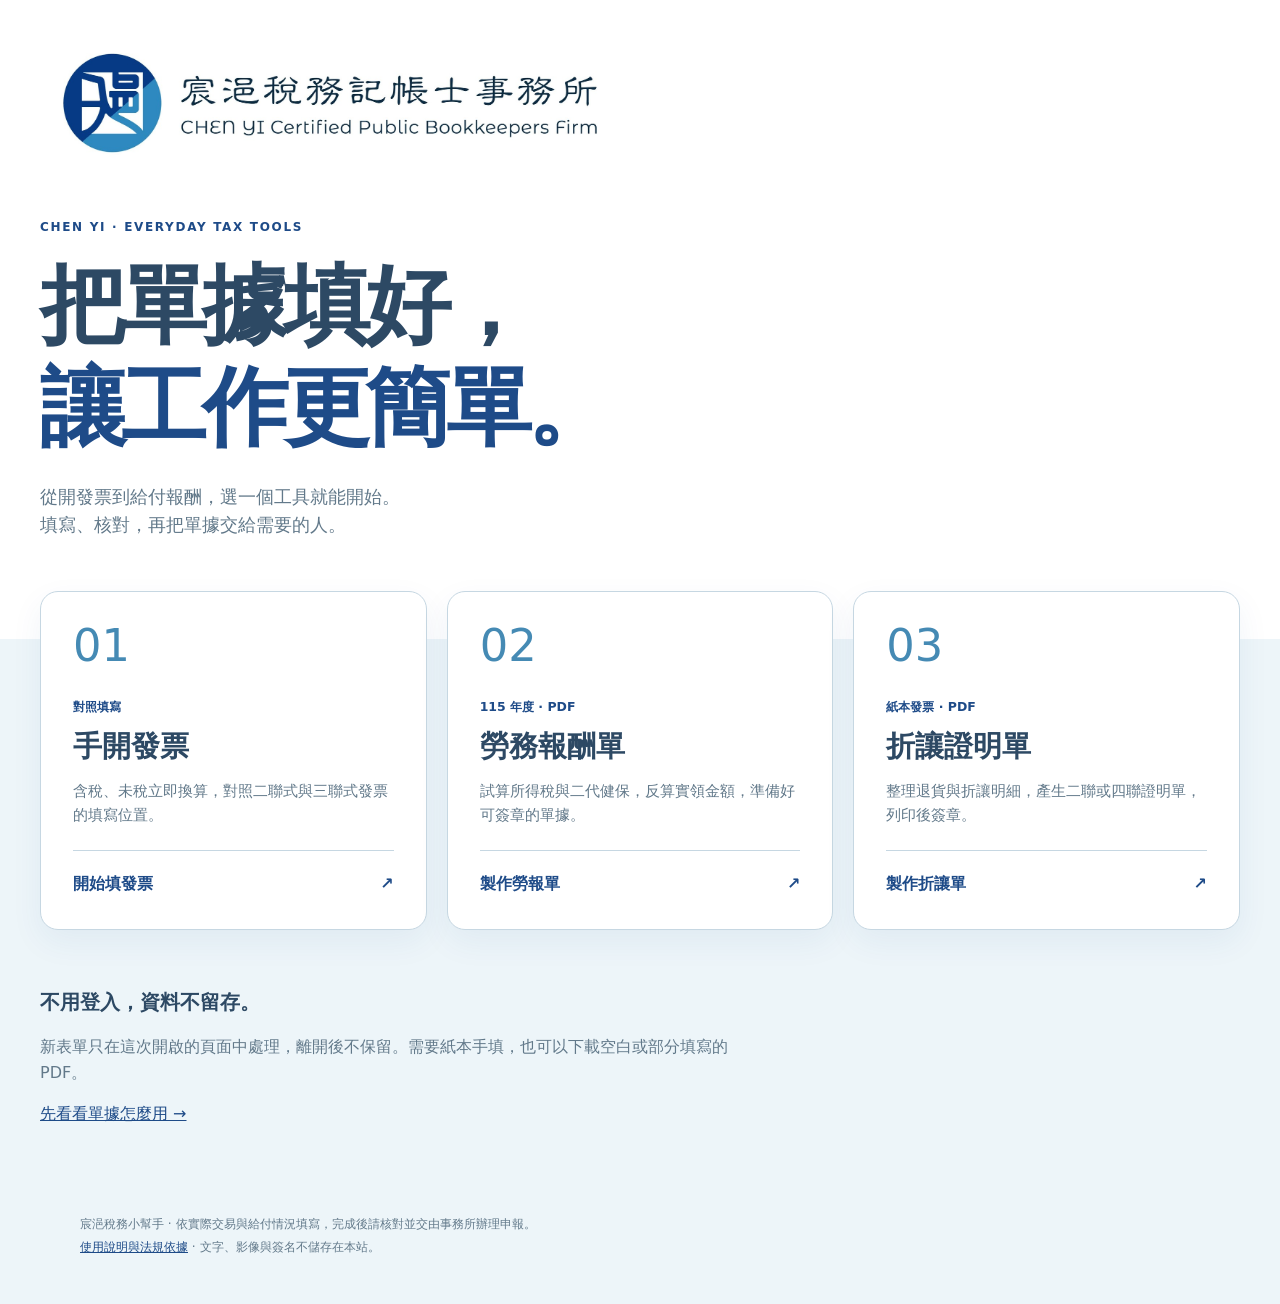
==== commit 3f0a72c3: "Correct brand name and highlight paper invoice allowance notice" ====
--- a/index.html
+++ b/index.html
@@ -8,16 +8,16 @@
 <meta http-equiv="Content-Security-Policy" content="default-src 'self'; connect-src 'self' https://company.g0v.ronny.tw; img-src 'self' data: blob:; style-src 'self'; script-src 'self'; object-src 'none'; base-uri 'none'; form-action 'none'">
 <link rel="stylesheet" href="./styles.css">
 <link rel="stylesheet" href="./tools.css">
-<title>宸逸稅務小幫手｜手開發票・勞報單・折讓單</title>
-<meta name="description" content="宸逸稅務小幫手：手開發票填寫示意、115年勞報單試算與紙本折讓單PDF。">
+<title>宸浥稅務小幫手｜手開發票・勞報單・折讓單</title>
+<meta name="description" content="宸浥稅務小幫手：手開發票填寫示意、115年勞報單試算與紙本折讓單PDF。">
 <script type="module" src="./home.mjs">
 </script>
 </head>
 <body class="home-page">
 <a class="skip-link" href="#tools">跳到工具選擇</a>
 <header class="home-header">
-<a href="./index.html" aria-label="宸逸稅務小幫手首頁">
-<img class="brand-logo" src="./chen-yi-logo.jpg" width="1600" height="369" alt="宸逸稅務記帳士事務所">
+<a href="./index.html" aria-label="宸浥稅務小幫手首頁">
+<img class="brand-logo" src="./chen-yi-logo.jpg" width="1600" height="369" alt="宸浥稅務記帳士事務所">
 </a>
 <p class="eyebrow">CHEN YI · EVERYDAY TAX TOOLS</p>
 <h1>把單據填好，<br>
@@ -62,7 +62,7 @@
 </noscript>
 </main>
 <footer>
-<p>宸逸稅務小幫手 · 依實際交易與給付情況填寫，完成後請核對並交由事務所辦理申報。</p>
+<p>宸浥稅務小幫手 · 依實際交易與給付情況填寫，完成後請核對並交由事務所辦理申報。</p>
 <p>
 <a href="./guide.html">使用說明與法規依據</a> · 文字、影像與簽名不儲存在本站。</p>
 </footer>
--- a/tools.css
+++ b/tools.css
@@ -3,6 +3,8 @@
 .tool-header h1 { margin:24px 0 8px; font-size:clamp(2rem, 5vw, 3.25rem); letter-spacing:-.04em; line-height:1.25; }
 .tool-header > p:last-child { color:var(--muted); margin:8px 0; }
 .tool-header .eyebrow { margin-top:28px; }
+.paper-only-notice { color:#b42318; margin:8px 0; }
+.paper-only-notice strong { font-weight:700; }
 .tool-nav { display:flex; gap:4px; flex-wrap:wrap; padding:12px 24px; background:white; border-bottom:1px solid var(--line); }
 .tool-header .tool-nav { margin-top:18px; padding:8px 0; }
 .tool-nav a { display:inline-flex; min-height:44px; align-items:center; padding:8px 14px; border-radius:8px; color:var(--blue); text-decoration:none; font-size:.9rem; font-weight:700; }
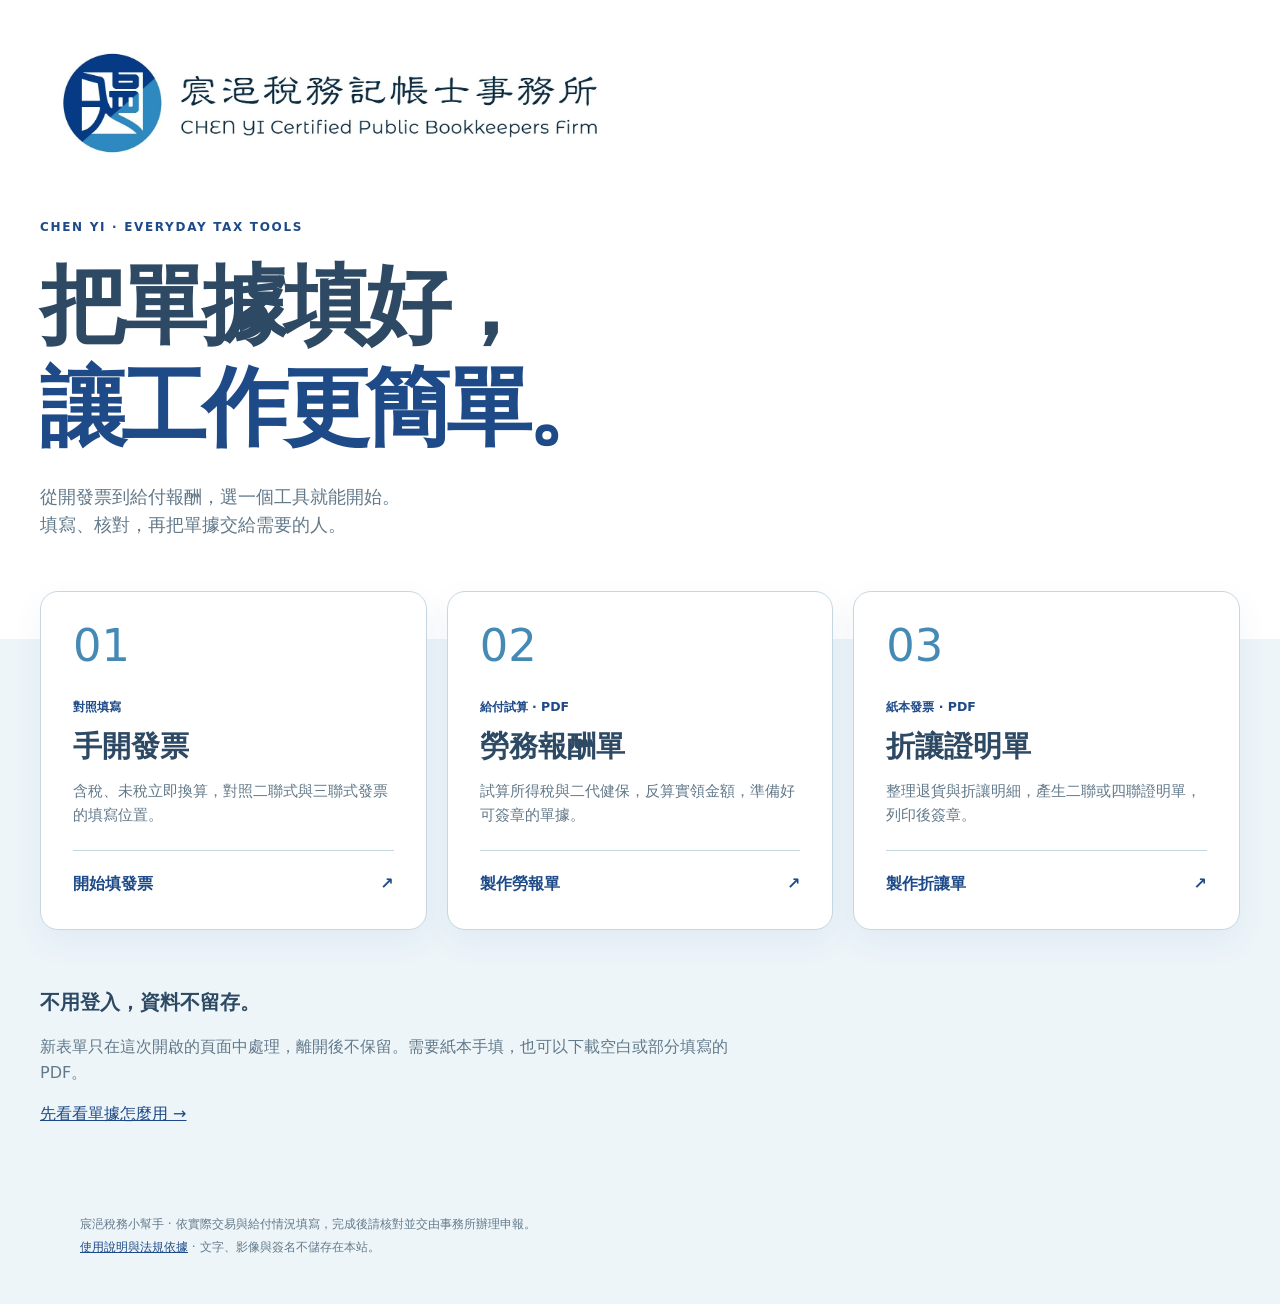
==== commit a8e49a59: "Improve labor and allowance forms with reviewed annual rule monitoring" ====
--- a/index.html
+++ b/index.html
@@ -9,7 +9,7 @@
 <link rel="stylesheet" href="./styles.css">
 <link rel="stylesheet" href="./tools.css">
 <title>宸浥稅務小幫手｜手開發票・勞報單・折讓單</title>
-<meta name="description" content="宸浥稅務小幫手：手開發票填寫示意、115年勞報單試算與紙本折讓單PDF。">
+<meta name="description" content="宸浥稅務小幫手：手開發票填寫示意、勞報單年度試算與紙本折讓單PDF。">
 <script type="module" src="./home.mjs">
 </script>
 </head>
@@ -37,7 +37,7 @@
 </a>
 <a class="tool-card" href="./labor.html">
 <span class="card-number">02</span>
-<span class="card-tag">115 年度 · PDF</span>
+<span class="card-tag">給付試算 · PDF</span>
 <h2>勞務報酬單</h2>
 <p>試算所得稅與二代健保，反算實領金額，準備好可簽章的單據。</p>
 <span class="card-action">製作勞報單 <span aria-hidden="true">↗</span>
